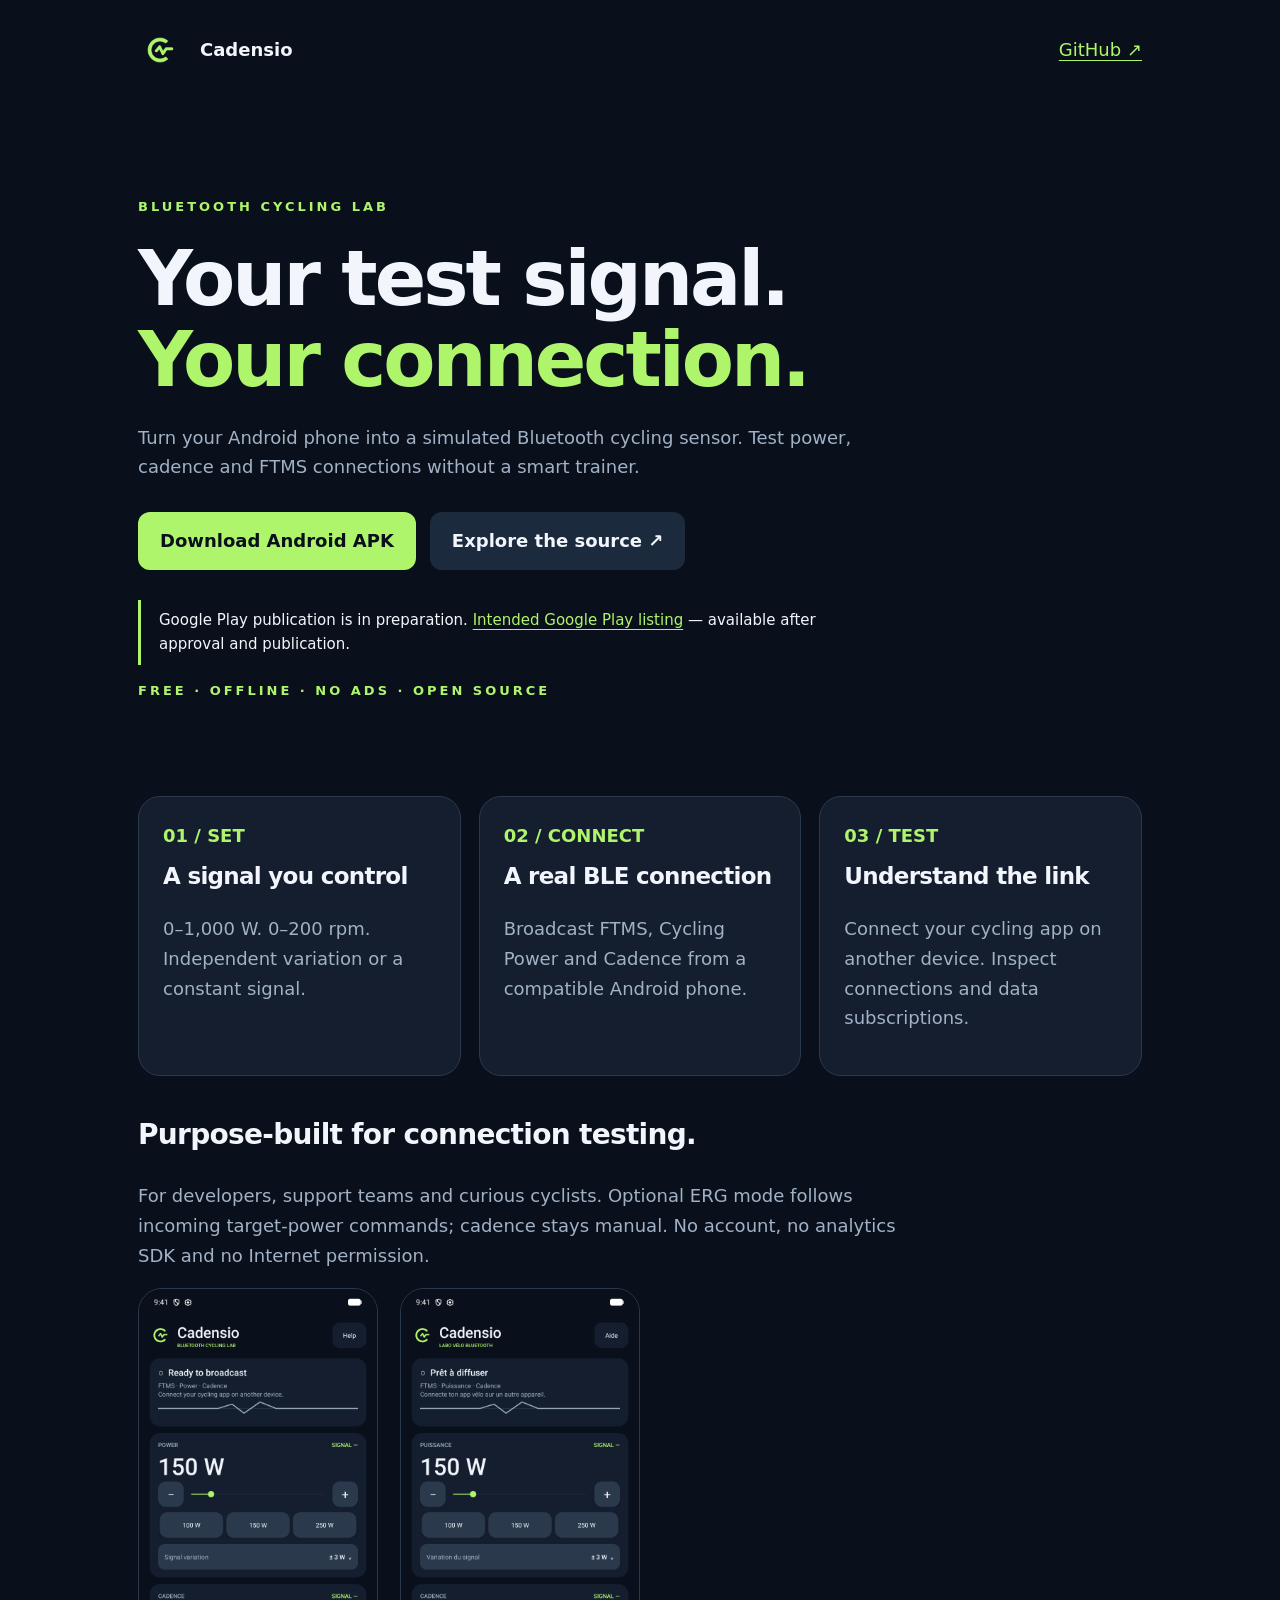
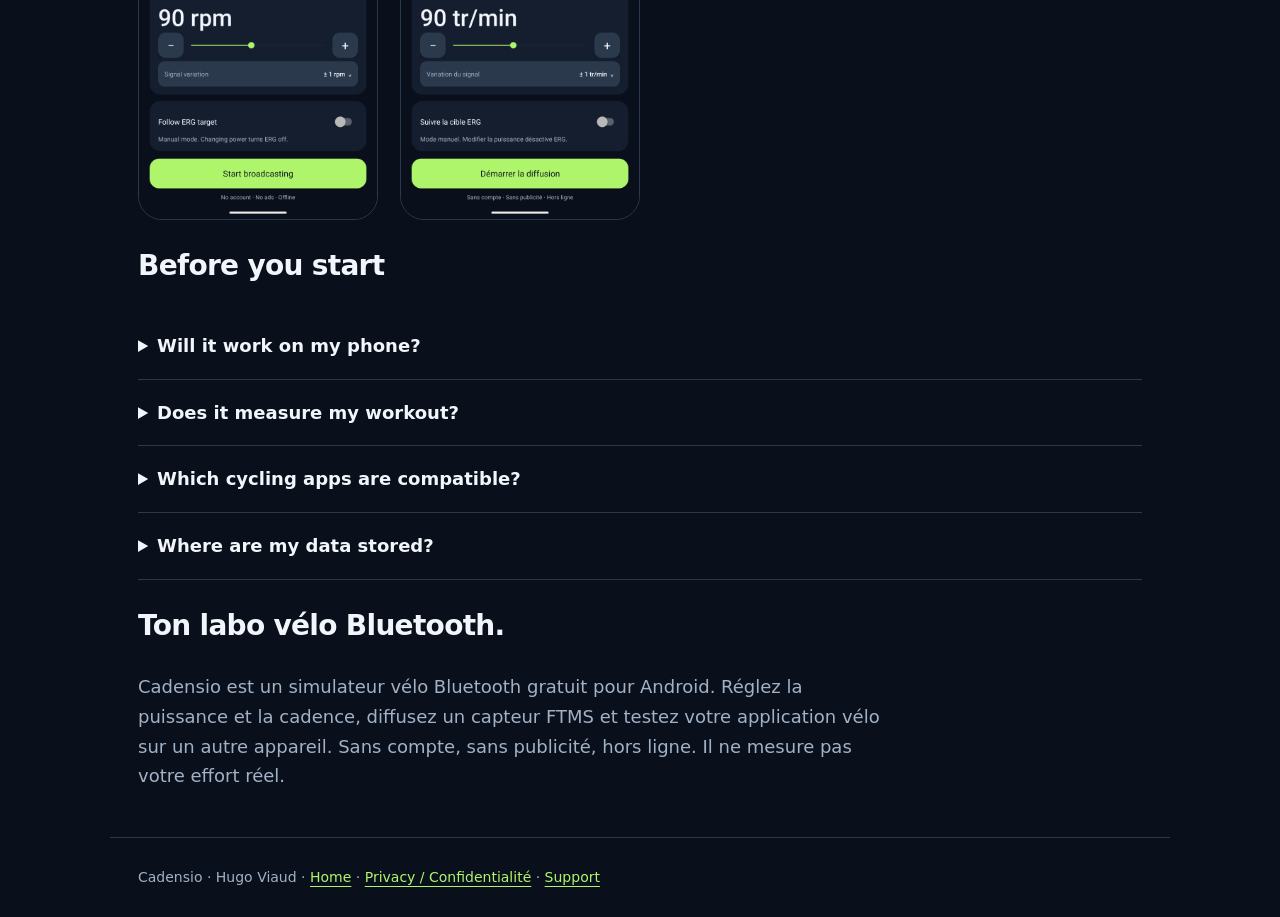
==== docs/index.html @ 76ab659b "Launch Cadensio Bluetooth cycling simulator" ====
<!doctype html><html lang="en"><head><meta charset="utf-8"><meta name="viewport" content="width=device-width,initial-scale=1"><title>Cadensio — Free Bluetooth FTMS Bike Simulator</title><meta name="description" content="Test cycling app connections with a free Android Bluetooth LE simulator. Power, cadence and ERG targets. Offline, no ads, open source."><meta name="theme-color" content="#0a101b"><meta property="og:title" content="Cadensio — Free Bluetooth FTMS Bike Simulator"><meta property="og:description" content="Test cycling app connections with a free Android Bluetooth LE simulator. Power, cadence and ERG targets. Offline, no ads, open source."><meta property="og:image" content="https://altorru.github.io/cadensio/assets/icon.png"><link rel="canonical" href="https://altorru.github.io/cadensio/"><link rel="icon" href="assets/logo.svg" type="image/svg+xml"><link rel="stylesheet" href="style.css"></head><body><nav><img src="assets/icon.png" alt=""><b>Cadensio</b><a href="https://github.com/Altorru/cadensio">GitHub ↗</a></nav><main><section class="hero"><p class="eyebrow">BLUETOOTH CYCLING LAB</p><h1>Your test signal.<br><span class="accent">Your connection.</span></h1><p class="muted">Turn your Android phone into a simulated Bluetooth cycling sensor. Test power, cadence and FTMS connections without a smart trainer.</p><div class="actions"><a class="button" href="https://github.com/Altorru/cadensio/releases">Download Android APK</a><a class="button secondary" href="https://github.com/Altorru/cadensio">Explore the source ↗</a></div><p class="status">Google Play publication is in preparation. <a href="https://play.google.com/store/apps/details?id=fr.hugoviaud.cadensio">Intended Google Play listing</a> — available after approval and publication.</p><p class="eyebrow">FREE · OFFLINE · NO ADS · OPEN SOURCE</p></section><section class="grid"><article class="card"><span class="number">01 / SET</span><h2>A signal you control</h2><p class="muted">0–1,000 W. 0–200 rpm. Independent variation or a constant signal.</p></article><article class="card"><span class="number">02 / CONNECT</span><h2>A real BLE connection</h2><p class="muted">Broadcast FTMS, Cycling Power and Cadence from a compatible Android phone.</p></article><article class="card"><span class="number">03 / TEST</span><h2>Understand the link</h2><p class="muted">Connect your cycling app on another device. Inspect connections and data subscriptions.</p></article></section><h2>Purpose-built for connection testing.</h2><p class="muted">For developers, support teams and curious cyclists. Optional ERG mode follows incoming target-power commands; cadence stays manual. No account, no analytics SDK and no Internet permission.</p><div class="screens"><img src="assets/screen-en.png" alt="Cadensio power and cadence controls" loading="lazy"><img src="assets/screen-fr.png" alt="Cadensio interface en français" loading="lazy"></div><h2>Before you start</h2><details><summary>Will it work on my phone?</summary><p>Android 8+ and BLE peripheral advertising support are required. Some phones cannot advertise a connectable BLE sensor. A physical phone and a separate receiver are needed to verify compatibility.</p></details><details><summary>Does it measure my workout?</summary><p>No. Cadensio generates synthetic data. It does not measure physical effort or control a real trainer. Do not submit simulated values as real workouts, competition results or reward eligibility.</p></details><details><summary>Which cycling apps are compatible?</summary><p>Cadensio implements standard FTMS, Cycling Power and Cycling Speed and Cadence services. Receiver support varies. Hardware interoperability and platform-specific compatibility are not yet certified.</p></details><details><summary>Where are my data stored?</summary><p>Settings stay on your phone. Bluetooth carries simulated values to connected devices. The receiving app may store them under its own policy. <a href="privacy.html">Read the privacy policy.</a></p></details><section lang="fr"><h2>Ton labo vélo Bluetooth.</h2><p class="muted">Cadensio est un simulateur vélo Bluetooth gratuit pour Android. Réglez la puissance et la cadence, diffusez un capteur FTMS et testez votre application vélo sur un autre appareil. Sans compte, sans publicité, hors ligne. Il ne mesure pas votre effort réel.</p></section></main><footer>Cadensio · Hugo Viaud · <a href="index.html">Home</a> · <a href="privacy.html">Privacy / Confidentialité</a> · <a href="https://github.com/Altorru/cadensio/issues">Support</a></footer></body></html>
---- docs/style.css ----
*{box-sizing:border-box}body{margin:0;background:#0a101b;color:#f2f6fc;font:18px/1.65 system-ui,sans-serif}main,nav,footer{max-width:1060px;margin:auto;padding:28px}nav{display:flex;align-items:center;gap:18px}nav img{width:44px;border-radius:12px}nav a{margin-left:auto}a{color:#aff56c;text-underline-offset:4px}h1{font-size:clamp(44px,7vw,76px);line-height:1.06;letter-spacing:-3px;margin:22px 0}h2{font-size:28px;letter-spacing:-.7px}p{max-width:760px}.eyebrow{font-size:13px;letter-spacing:3px;color:#aff56c;font-weight:700}.muted{color:#a1b1c6}.hero{padding:55px 0 45px}.accent{color:#aff56c}.actions{display:flex;flex-wrap:wrap;gap:14px;margin:30px 0}.button{display:inline-block;background:#aff56c;color:#0a101b;padding:14px 22px;border-radius:12px;text-decoration:none;font-weight:700}.secondary{background:#1c2a3e;color:#f2f6fc}.grid{display:grid;grid-template-columns:repeat(auto-fit,minmax(230px,1fr));gap:18px;margin:36px 0}.card{border:1px solid #2b394c;padding:24px;border-radius:22px;background:#141e2e}.card h2{margin:8px 0;font-size:23px}.number{color:#aff56c;font-weight:700}.screens{display:flex;gap:22px;overflow:auto}.screens img{width:240px;height:auto;border-radius:24px;border:1px solid #2b394c}footer{font-size:14px;color:#a1b1c6;border-top:1px solid #2b394c}details{padding:18px 0;border-bottom:1px solid #2b394c}summary{cursor:pointer;font-weight:700}.policy h1{font-size:44px;letter-spacing:-1px}.policy h2{margin-top:40px}.policy{max-width:850px}.status{border-left:3px solid #aff56c;padding:8px 18px;font-size:15px}@media(max-width:600px){main,nav,footer{padding:22px}.hero{padding-top:22px}h1{letter-spacing:-2px}}
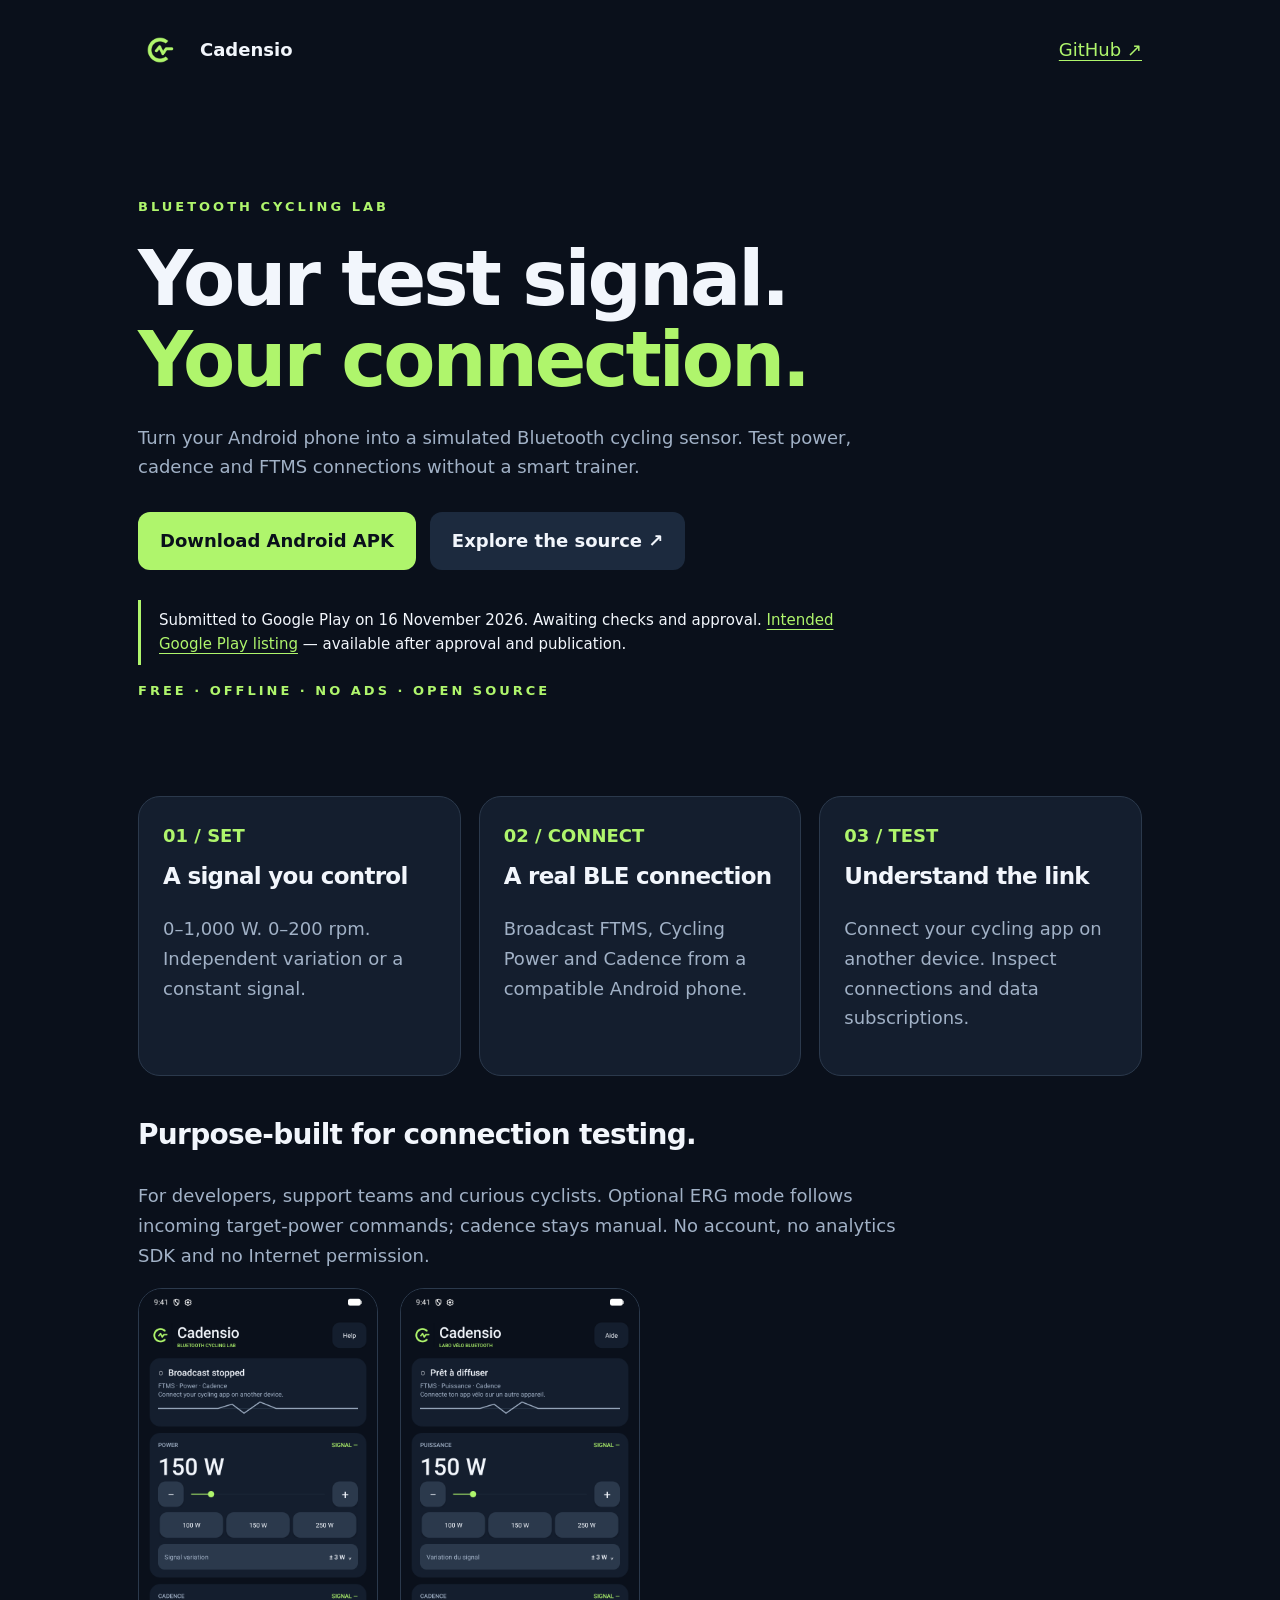
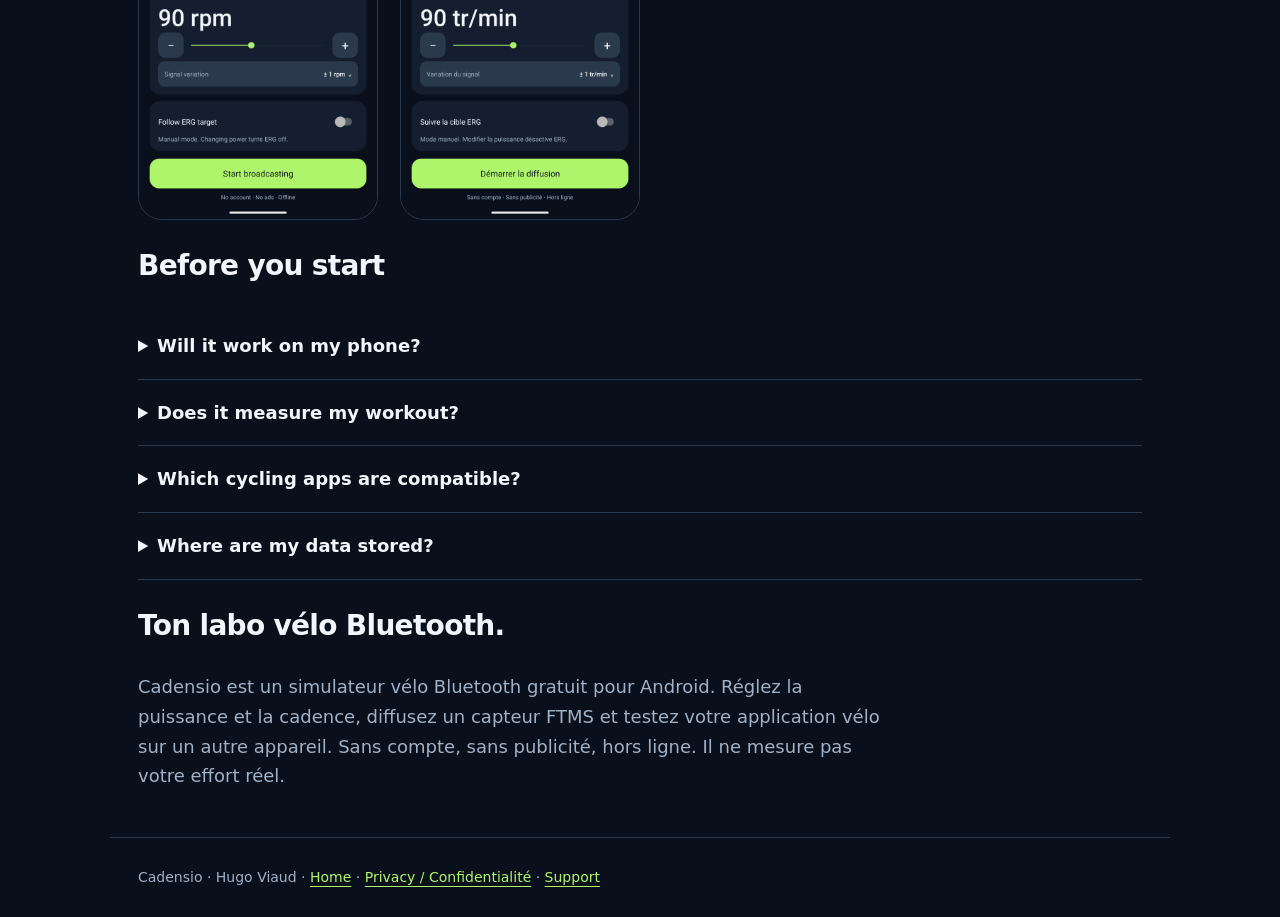
==== commit 786ee1be: "Record Google Play submission and completed IARC rating" ====
--- a/docs/index.html
+++ b/docs/index.html
@@ -1 +1 @@
-<!doctype html><html lang="en"><head><meta charset="utf-8"><meta name="viewport" content="width=device-width,initial-scale=1"><title>Cadensio — Free Bluetooth FTMS Bike Simulator</title><meta name="description" content="Test cycling app connections with a free Android Bluetooth LE simulator. Power, cadence and ERG targets. Offline, no ads, open source."><meta name="theme-color" content="#0a101b"><meta property="og:title" content="Cadensio — Free Bluetooth FTMS Bike Simulator"><meta property="og:description" content="Test cycling app connections with a free Android Bluetooth LE simulator. Power, cadence and ERG targets. Offline, no ads, open source."><meta property="og:image" content="https://altorru.github.io/cadensio/assets/icon.png"><link rel="canonical" href="https://altorru.github.io/cadensio/"><link rel="icon" href="assets/logo.svg" type="image/svg+xml"><link rel="stylesheet" href="style.css"></head><body><nav><img src="assets/icon.png" alt=""><b>Cadensio</b><a href="https://github.com/Altorru/cadensio">GitHub ↗</a></nav><main><section class="hero"><p class="eyebrow">BLUETOOTH CYCLING LAB</p><h1>Your test signal.<br><span class="accent">Your connection.</span></h1><p class="muted">Turn your Android phone into a simulated Bluetooth cycling sensor. Test power, cadence and FTMS connections without a smart trainer.</p><div class="actions"><a class="button" href="https://github.com/Altorru/cadensio/releases">Download Android APK</a><a class="button secondary" href="https://github.com/Altorru/cadensio">Explore the source ↗</a></div><p class="status">Google Play publication is in preparation. <a href="https://play.google.com/store/apps/details?id=fr.hugoviaud.cadensio">Intended Google Play listing</a> — available after approval and publication.</p><p class="eyebrow">FREE · OFFLINE · NO ADS · OPEN SOURCE</p></section><section class="grid"><article class="card"><span class="number">01 / SET</span><h2>A signal you control</h2><p class="muted">0–1,000 W. 0–200 rpm. Independent variation or a constant signal.</p></article><article class="card"><span class="number">02 / CONNECT</span><h2>A real BLE connection</h2><p class="muted">Broadcast FTMS, Cycling Power and Cadence from a compatible Android phone.</p></article><article class="card"><span class="number">03 / TEST</span><h2>Understand the link</h2><p class="muted">Connect your cycling app on another device. Inspect connections and data subscriptions.</p></article></section><h2>Purpose-built for connection testing.</h2><p class="muted">For developers, support teams and curious cyclists. Optional ERG mode follows incoming target-power commands; cadence stays manual. No account, no analytics SDK and no Internet permission.</p><div class="screens"><img src="assets/screen-en.png" alt="Cadensio power and cadence controls" loading="lazy"><img src="assets/screen-fr.png" alt="Cadensio interface en français" loading="lazy"></div><h2>Before you start</h2><details><summary>Will it work on my phone?</summary><p>Android 8+ and BLE peripheral advertising support are required. Some phones cannot advertise a connectable BLE sensor. A physical phone and a separate receiver are needed to verify compatibility.</p></details><details><summary>Does it measure my workout?</summary><p>No. Cadensio generates synthetic data. It does not measure physical effort or control a real trainer. Do not submit simulated values as real workouts, competition results or reward eligibility.</p></details><details><summary>Which cycling apps are compatible?</summary><p>Cadensio implements standard FTMS, Cycling Power and Cycling Speed and Cadence services. Receiver support varies. Hardware interoperability and platform-specific compatibility are not yet certified.</p></details><details><summary>Where are my data stored?</summary><p>Settings stay on your phone. Bluetooth carries simulated values to connected devices. The receiving app may store them under its own policy. <a href="privacy.html">Read the privacy policy.</a></p></details><section lang="fr"><h2>Ton labo vélo Bluetooth.</h2><p class="muted">Cadensio est un simulateur vélo Bluetooth gratuit pour Android. Réglez la puissance et la cadence, diffusez un capteur FTMS et testez votre application vélo sur un autre appareil. Sans compte, sans publicité, hors ligne. Il ne mesure pas votre effort réel.</p></section></main><footer>Cadensio · Hugo Viaud · <a href="index.html">Home</a> · <a href="privacy.html">Privacy / Confidentialité</a> · <a href="https://github.com/Altorru/cadensio/issues">Support</a></footer></body></html>+<!doctype html><html lang="en"><head><meta charset="utf-8"><meta name="viewport" content="width=device-width,initial-scale=1"><title>Cadensio — Free Bluetooth FTMS Bike Simulator</title><meta name="description" content="Test cycling app connections with a free Android Bluetooth LE simulator. Power, cadence and ERG targets. Offline, no ads, open source."><meta name="theme-color" content="#0a101b"><meta property="og:title" content="Cadensio — Free Bluetooth FTMS Bike Simulator"><meta property="og:description" content="Test cycling app connections with a free Android Bluetooth LE simulator. Power, cadence and ERG targets. Offline, no ads, open source."><meta property="og:image" content="https://altorru.github.io/cadensio/assets/icon.png"><link rel="canonical" href="https://altorru.github.io/cadensio/"><link rel="icon" href="assets/logo.svg" type="image/svg+xml"><link rel="stylesheet" href="style.css"></head><body><nav><img src="assets/icon.png" alt=""><b>Cadensio</b><a href="https://github.com/Altorru/cadensio">GitHub ↗</a></nav><main><section class="hero"><p class="eyebrow">BLUETOOTH CYCLING LAB</p><h1>Your test signal.<br><span class="accent">Your connection.</span></h1><p class="muted">Turn your Android phone into a simulated Bluetooth cycling sensor. Test power, cadence and FTMS connections without a smart trainer.</p><div class="actions"><a class="button" href="https://github.com/Altorru/cadensio/releases">Download Android APK</a><a class="button secondary" href="https://github.com/Altorru/cadensio">Explore the source ↗</a></div><p class="status">Submitted to Google Play on 16 November 2026. Awaiting checks and approval. <a href="https://play.google.com/store/apps/details?id=fr.hugoviaud.cadensio">Intended Google Play listing</a> — available after approval and publication.</p><p class="eyebrow">FREE · OFFLINE · NO ADS · OPEN SOURCE</p></section><section class="grid"><article class="card"><span class="number">01 / SET</span><h2>A signal you control</h2><p class="muted">0–1,000 W. 0–200 rpm. Independent variation or a constant signal.</p></article><article class="card"><span class="number">02 / CONNECT</span><h2>A real BLE connection</h2><p class="muted">Broadcast FTMS, Cycling Power and Cadence from a compatible Android phone.</p></article><article class="card"><span class="number">03 / TEST</span><h2>Understand the link</h2><p class="muted">Connect your cycling app on another device. Inspect connections and data subscriptions.</p></article></section><h2>Purpose-built for connection testing.</h2><p class="muted">For developers, support teams and curious cyclists. Optional ERG mode follows incoming target-power commands; cadence stays manual. No account, no analytics SDK and no Internet permission.</p><div class="screens"><img src="assets/screen-en.png" alt="Cadensio power and cadence controls" loading="lazy"><img src="assets/screen-fr.png" alt="Cadensio interface en français" loading="lazy"></div><h2>Before you start</h2><details><summary>Will it work on my phone?</summary><p>Android 8+ and BLE peripheral advertising support are required. Some phones cannot advertise a connectable BLE sensor. A physical phone and a separate receiver are needed to verify compatibility.</p></details><details><summary>Does it measure my workout?</summary><p>No. Cadensio generates synthetic data. It does not measure physical effort or control a real trainer. Do not submit simulated values as real workouts, competition results or reward eligibility.</p></details><details><summary>Which cycling apps are compatible?</summary><p>Cadensio implements standard FTMS, Cycling Power and Cycling Speed and Cadence services. Receiver support varies. Hardware interoperability and platform-specific compatibility are not yet certified.</p></details><details><summary>Where are my data stored?</summary><p>Settings stay on your phone. Bluetooth carries simulated values to connected devices. The receiving app may store them under its own policy. <a href="privacy.html">Read the privacy policy.</a></p></details><section lang="fr"><h2>Ton labo vélo Bluetooth.</h2><p class="muted">Cadensio est un simulateur vélo Bluetooth gratuit pour Android. Réglez la puissance et la cadence, diffusez un capteur FTMS et testez votre application vélo sur un autre appareil. Sans compte, sans publicité, hors ligne. Il ne mesure pas votre effort réel.</p></section></main><footer>Cadensio · Hugo Viaud · <a href="index.html">Home</a> · <a href="privacy.html">Privacy / Confidentialité</a> · <a href="https://github.com/Altorru/cadensio/issues">Support</a></footer></body></html>
